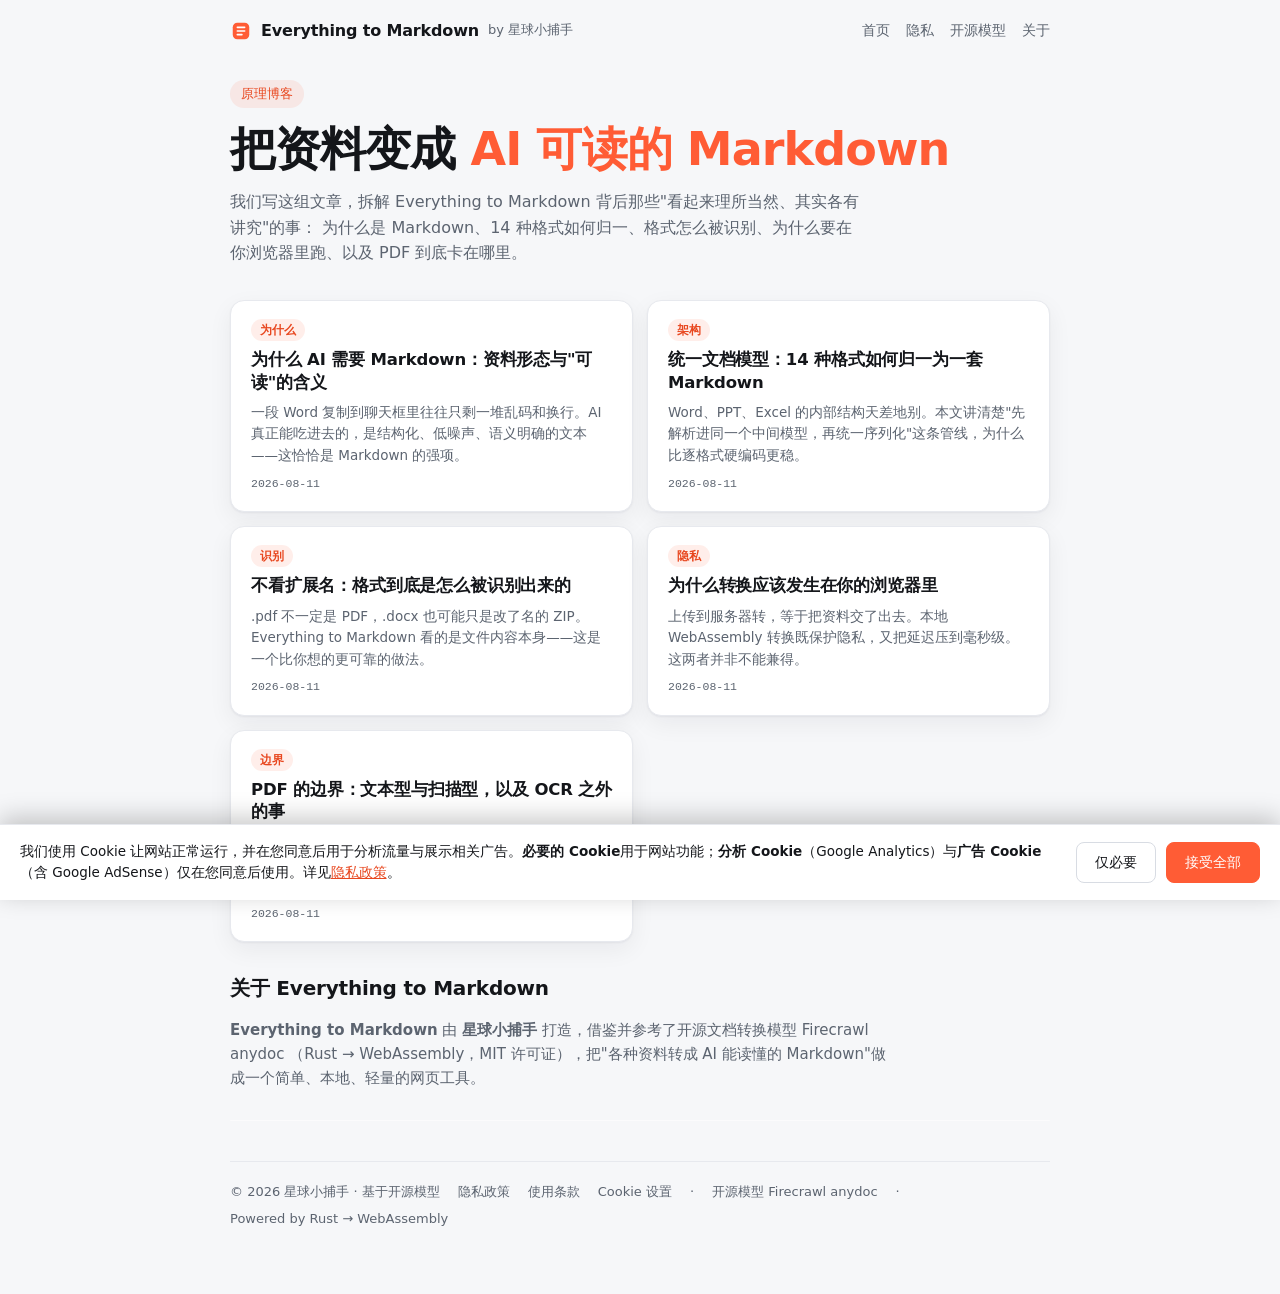
==== blog.html @ 56e45481 "Initial commit: Everything to Markdown static site - 浏览器本地文档转 Markdown 网页（基于 Firecrawl anydoc / WASM" ====
<!doctype html>
<html lang="zh-CN">
  <head>
    <meta charset="utf-8" />
    <meta name="viewport" content="width=device-width, initial-scale=1" />
    <title>原理博客 · Everything to Markdown</title>
    <meta name="description" content="Everything to Markdown 原理博客：为什么 AI 需要 Markdown、统一文档模型、格式识别、本地转换与 PDF 的边界。" />
    <link rel="icon" href="assets/favicon.svg" type="image/svg+xml" />
    <link rel="stylesheet" href="styles.css" />
  </head>
  <body>
    <div class="page">
      <header class="topbar">
        <a class="brand" href="index.html" aria-label="Everything to Markdown">
          <span class="brand-mark" aria-hidden="true">
            <svg viewBox="0 0 24 24" width="22" height="22" fill="none">
              <rect x="3" y="3" width="18" height="18" rx="5" fill="var(--accent)" />
              <path d="M8 8h8M8 12h8M8 16h5" stroke="#fff" stroke-width="1.8" stroke-linecap="round" />
            </svg>
          </span>
          <span class="brand-name">Everything to Markdown</span>
          <span class="brand-sub">by 星球小捕手</span>
        </a>
        <nav class="nav">
          <a href="index.html">首页</a>
          <a href="privacy.html">隐私</a>
          <a href="https://github.com/firecrawl/anydoc" target="_blank" rel="noopener">开源模型</a>
          <a href="#about">关于</a>
        </nav>
      </header>

      <main>
        <section class="hero">
          <span class="eyebrow">原理博客</span>
          <h1>把资料变成 <span class="accent">AI 可读的 Markdown</span></h1>
          <p class="lede">
            我们写这组文章，拆解 Everything to Markdown 背后那些"看起来理所当然、其实各有讲究"的事：
            为什么是 Markdown、14 种格式如何归一、格式怎么被识别、为什么要在你浏览器里跑、以及 PDF 到底卡在哪里。
          </p>
        </section>

        <section class="postlist">
          <a class="post-card" href="blog/why-markdown.html">
            <span class="post-tag">为什么</span>
            <h3>为什么 AI 需要 Markdown：资料形态与"可读"的含义</h3>
            <p>一段 Word 复制到聊天框里往往只剩一堆乱码和换行。AI 真正能吃进去的，是结构化、低噪声、语义明确的文本——这恰恰是 Markdown 的强项。</p>
            <span class="post-date">2026-08-11</span>
          </a>

          <a class="post-card" href="blog/unified-model.html">
            <span class="post-tag">架构</span>
            <h3>统一文档模型：14 种格式如何归一为一套 Markdown</h3>
            <p>Word、PPT、Excel 的内部结构天差地别。本文讲清楚"先解析进同一个中间模型，再统一序列化"这条管线，为什么比逐格式硬编码更稳。</p>
            <span class="post-date">2026-08-11</span>
          </a>

          <a class="post-card" href="blog/format-detection.html">
            <span class="post-tag">识别</span>
            <h3>不看扩展名：格式到底是怎么被识别出来的</h3>
            <p>.pdf 不一定是 PDF，.docx 也可能只是改了名的 ZIP。Everything to Markdown 看的是文件内容本身——这是一个比你想的更可靠的做法。</p>
            <span class="post-date">2026-08-11</span>
          </a>

          <a class="post-card" href="blog/local-offline.html">
            <span class="post-tag">隐私</span>
            <h3>为什么转换应该发生在你的浏览器里</h3>
            <p>上传到服务器转，等于把资料交了出去。本地 WebAssembly 转换既保护隐私，又把延迟压到毫秒级。这两者并非不能兼得。</p>
            <span class="post-date">2026-08-11</span>
          </a>

          <a class="post-card" href="blog/pdf-boundary.html">
            <span class="post-tag">边界</span>
            <h3>PDF 的边界：文本型与扫描型，以及 OCR 之外的事</h3>
            <p>同样是 PDF，有的能完美转成 Markdown，有的连一个字都提不出来。差别不在工具，而在文件本身有没有"文字层"。</p>
            <span class="post-date">2026-08-11</span>
          </a>
        </section>

        <section class="info" id="about">
          <h2>关于 Everything to Markdown</h2>
          <p class="info-lede">
            <strong>Everything to Markdown</strong> 由 <strong>星球小捕手</strong> 打造，借鉴并参考了开源文档转换模型
            <a href="https://github.com/firecrawl/anydoc" target="_blank" rel="noopener">Firecrawl anydoc</a>
            （Rust → WebAssembly，MIT 许可证），把"各种资料转成 AI 能读懂的 Markdown"做成一个简单、本地、轻量的网页工具。
          </p>
        </section>
      </main>

      <!-- 广告位：接入 Google AdSense 后，将 data-ad-client 替换为你的发布商 ID，并在 cookie-consent.js 配置 ADSENSE_PUB_ID；仅用户同意后才加载 -->
      <section class="ad-slot" aria-label="广告">
        <ins class="adsbygoogle"
             style="display:block"
             data-ad-client="ca-pub-0000000000000000"
             data-ad-slot="0000000000"
             data-ad-format="auto"
             data-full-width-responsive="true"></ins>
      </section>

      <footer class="footer">
        <span>© 2026 星球小捕手 · 基于开源模型</span>
        <a href="privacy.html">隐私政策</a>
        <a href="terms.html">使用条款</a>
        <a href="#" id="cc-manage">Cookie 设置</a>
        <span class="footer-sep">·</span>
        <a href="https://github.com/firecrawl/anydoc" target="_blank" rel="noopener">开源模型 Firecrawl anydoc</a>
        <span class="footer-sep">·</span>
        <span>Powered by Rust → WebAssembly</span>
      </footer>
    </div>
    <script src="cookie-consent.js"></script>
  </body>
</html>
---- styles.css ----
:root {
  --bg: #f6f7f9;
  --surface: #ffffff;
  --surface-2: #fbfbfc;
  --text: #14161a;
  --text-muted: #5c6470;
  --border: #e7e9ee;
  --border-strong: #d8dce3;
  --accent: #ff5c35;
  --accent-soft: rgba(255, 92, 53, 0.1);
  --accent-strong: #e8471f;
  --error: #d92d20;
  --error-soft: rgba(217, 45, 32, 0.08);
  --radius: 14px;
  --radius-sm: 9px;
  --shadow: 0 1px 2px rgba(16, 22, 30, 0.05), 0 8px 24px rgba(16, 22, 30, 0.06);
  --mono: ui-monospace, "SF Mono", "Cascadia Code", Menlo, Consolas, monospace;
  --sans: system-ui, -apple-system, "Segoe UI", "PingFang SC", "Microsoft YaHei", Roboto, sans-serif;
}

@media (prefers-color-scheme: dark) {
  :root {
    --bg: #0c0e12;
    --surface: #16191f;
    --surface-2: #1b1f27;
    --text: #eef1f5;
    --text-muted: #98a1b0;
    --border: #262b33;
    --border-strong: #333a44;
    --accent: #ff6a45;
    --accent-soft: rgba(255, 106, 69, 0.13);
    --accent-strong: #ff7d5c;
    --error: #ff6b5e;
    --error-soft: rgba(255, 107, 94, 0.1);
    --shadow: 0 1px 2px rgba(0, 0, 0, 0.4), 0 10px 30px rgba(0, 0, 0, 0.35);
  }
}

* { box-sizing: border-box; }

html { scroll-behavior: smooth; }

body {
  margin: 0;
  background: var(--bg);
  color: var(--text);
  font-family: var(--sans);
  font-size: 15px;
  line-height: 1.6;
  -webkit-font-smoothing: antialiased;
}

a { color: inherit; text-decoration: none; }
a:hover { color: var(--accent); }

.page {
  max-width: 860px;
  margin: 0 auto;
  padding: 0 20px 64px;
}

/* ---------- top bar ---------- */
.topbar {
  display: flex;
  align-items: center;
  justify-content: space-between;
  gap: 16px;
  padding: 18px 0 22px;
}
.brand { display: flex; align-items: center; gap: 9px; }
.brand-mark { display: inline-flex; }
.brand-name { font-weight: 650; font-size: 16px; letter-spacing: -0.01em; }
.brand-sub { color: var(--text-muted); font-size: 13px; font-weight: 450; }
.nav { display: flex; flex-wrap: wrap; gap: 4px 16px; font-size: 13.5px; }
.nav a { color: var(--text-muted); }
.nav a:hover { color: var(--accent); }

/* ---------- hero ---------- */
.hero { padding: 14px 0 26px; }
.eyebrow {
  display: inline-block;
  font-size: 12.5px;
  font-weight: 550;
  color: var(--accent-strong);
  background: var(--accent-soft);
  padding: 4px 11px;
  border-radius: 999px;
  margin-bottom: 16px;
}
.hero h1 {
  margin: 0 0 14px;
  font-size: clamp(30px, 5.2vw, 46px);
  line-height: 1.12;
  letter-spacing: -0.02em;
  font-weight: 680;
}
.hero h1 .accent { color: var(--accent); }
.lede {
  margin: 0;
  max-width: 62ch;
  color: var(--text-muted);
  font-size: 16px;
}
.lede strong { color: var(--text); font-weight: 600; }

.format-chips {
  list-style: none;
  display: flex;
  flex-wrap: wrap;
  gap: 7px;
  padding: 0;
  margin: 22px 0 0;
}
.format-chips li {
  font-family: var(--mono);
  font-size: 12px;
  font-weight: 500;
  color: var(--text-muted);
  border: 1px solid var(--border);
  background: var(--surface);
  padding: 4px 9px;
  border-radius: 7px;
}

/* ---------- converter ---------- */
.converter { margin: 8px 0 28px; }
.dropzone {
  width: 100%;
  display: flex;
  flex-direction: column;
  align-items: center;
  gap: 8px;
  padding: 46px 24px;
  border: 1.5px dashed var(--border-strong);
  border-radius: var(--radius);
  background: var(--surface);
  cursor: pointer;
  font: inherit;
  color: inherit;
  transition: border-color 0.15s, background 0.15s, transform 0.05s;
}
.dropzone:hover,
.dropzone.over {
  border-color: var(--accent);
  background: var(--accent-soft);
}
.dropzone:active { transform: scale(0.997); }
.dz-icon { color: var(--accent); display: inline-flex; }
.dz-title { font-size: 16.5px; font-weight: 600; }
.dz-hint { font-size: 13px; color: var(--text-muted); }

.samples {
  margin: 14px 0 0;
  font-size: 13.5px;
  color: var(--text-muted);
}
.chip-btn {
  font-family: var(--mono);
  font-size: 12px;
  font-weight: 550;
  color: var(--text);
  background: var(--surface);
  border: 1px solid var(--border-strong);
  border-radius: 7px;
  padding: 4px 10px;
  margin-left: 4px;
  cursor: pointer;
  transition: border-color 0.15s, color 0.15s;
}
.chip-btn:hover { border-color: var(--accent); color: var(--accent); }

/* ---------- result ---------- */
.result {
  background: var(--surface);
  border: 1px solid var(--border);
  border-radius: var(--radius);
  box-shadow: var(--shadow);
  overflow: hidden;
  margin-bottom: 34px;
}
.result-bar {
  display: flex;
  flex-wrap: wrap;
  align-items: center;
  gap: 8px 10px;
  padding: 12px 14px;
  border-bottom: 1px solid var(--border);
  background: var(--surface-2);
}
.file-name {
  font-weight: 600;
  font-size: 13.5px;
  overflow-wrap: anywhere;
  max-width: 32ch;
}
.format-badge {
  font-family: var(--mono);
  font-size: 11.5px;
  font-weight: 600;
  color: var(--accent-strong);
  background: var(--accent-soft);
  padding: 2px 8px;
  border-radius: 6px;
  text-transform: uppercase;
}
.stats {
  font-family: var(--mono);
  font-size: 12px;
  color: var(--text-muted);
}
.spacer { flex: 1 1 auto; }
.tabs { display: inline-flex; background: var(--bg); border: 1px solid var(--border); border-radius: 8px; padding: 2px; }
.tab {
  font: inherit;
  font-size: 12.5px;
  font-weight: 550;
  color: var(--text-muted);
  background: transparent;
  border: 0;
  padding: 4px 11px;
  border-radius: 6px;
  cursor: pointer;
}
.tab.active { background: var(--surface); color: var(--text); box-shadow: 0 1px 2px rgba(0,0,0,0.06); }
.btn {
  font: inherit;
  font-size: 13px;
  font-weight: 550;
  color: var(--text);
  background: var(--surface);
  border: 1px solid var(--border-strong);
  border-radius: 8px;
  padding: 5px 13px;
  cursor: pointer;
  transition: border-color 0.15s, color 0.15s;
}
.btn:hover { border-color: var(--accent); color: var(--accent); }
.btn-primary { background: var(--accent); border-color: var(--accent); color: #fff; }
.btn-primary:hover { background: var(--accent-strong); border-color: var(--accent-strong); color: #fff; }

.output-wrap { max-height: 62vh; overflow: auto; }
.preview { padding: 22px 26px; }
.raw {
  margin: 0;
  padding: 22px 26px;
  font-family: var(--mono);
  font-size: 13px;
  line-height: 1.7;
  white-space: pre-wrap;
  overflow-wrap: anywhere;
  color: var(--text);
}
.error-box {
  margin: 0;
  padding: 22px 26px;
  color: var(--error);
  background: var(--error-soft);
  font-family: var(--mono);
  font-size: 13px;
  white-space: pre-wrap;
  overflow-wrap: anywhere;
}

/* ---------- info sections ---------- */
.info { margin: 30px 0; }
.info h2 {
  font-size: 20px;
  font-weight: 650;
  letter-spacing: -0.01em;
  margin: 0 0 14px;
}
.info-lede { color: var(--text-muted); margin: 0 0 14px; max-width: 70ch; }

.facts { display: grid; gap: 0; }
.fact {
  display: grid;
  grid-template-columns: 110px 1fr;
  gap: 0 18px;
  padding: 14px 0;
  border-top: 1px solid var(--border);
}
.fact:first-child { border-top: 0; padding-top: 0; }
.fact dt { color: var(--text-muted); font-size: 13.5px; font-weight: 550; }
.fact dd { margin: 0; color: var(--text-muted); font-size: 14.5px; max-width: 70ch; }
.fact dd strong { color: var(--text); font-weight: 600; }

.installs { display: grid; grid-template-columns: 92px 1fr; gap: 8px 14px; align-items: baseline; }
.install { display: contents; }
.install .k { color: var(--text-muted); font-size: 13.5px; font-weight: 550; }
.install .cmd {
  font-family: var(--mono);
  font-size: 13px;
  background: var(--surface);
  border: 1px solid var(--border);
  border-radius: 8px;
  padding: 7px 12px;
  overflow-x: auto;
  white-space: nowrap;
  -webkit-user-select: all;
  user-select: all;
}
.install .dollar { color: var(--accent); user-select: none; margin-right: 4px; }

/* ---------- footer ---------- */
.footer {
  display: flex;
  flex-wrap: wrap;
  gap: 6px 18px;
  align-items: center;
  margin-top: 40px;
  padding-top: 20px;
  border-top: 1px solid var(--border);
  color: var(--text-muted);
  font-size: 13px;
}
.footer a { text-decoration: none; }

/* ---------- markdown rendering ---------- */
.markdown-body { color: var(--text); font-size: 14.5px; line-height: 1.7; }
.markdown-body h1, .markdown-body h2, .markdown-body h3,
.markdown-body h4, .markdown-body h5, .markdown-body h6 {
  line-height: 1.3; margin: 1.4em 0 0.6em; font-weight: 650; letter-spacing: -0.01em;
}
.markdown-body h1 { font-size: 1.7em; }
.markdown-body h2 { font-size: 1.4em; border-bottom: 1px solid var(--border); padding-bottom: 0.3em; }
.markdown-body h3 { font-size: 1.18em; }
.markdown-body p { margin: 0.7em 0; }
.markdown-body a { color: var(--accent-strong); text-decoration: underline; text-underline-offset: 2px; }
.markdown-body code {
  font-family: var(--mono); font-size: 0.88em;
  background: var(--surface-2); border: 1px solid var(--border);
  padding: 0.12em 0.4em; border-radius: 5px;
}
.markdown-body pre {
  background: var(--surface-2); border: 1px solid var(--border);
  border-radius: var(--radius-sm); padding: 14px 16px; overflow: auto;
}
.markdown-body pre code { background: none; border: 0; padding: 0; font-size: 0.85em; }
.markdown-body blockquote {
  margin: 0.9em 0; padding: 0.2em 1em; color: var(--text-muted);
  border-left: 3px solid var(--border-strong);
}
.markdown-body ul, .markdown-body ol { padding-left: 1.5em; margin: 0.6em 0; }
.markdown-body li { margin: 0.25em 0; }
.markdown-body table {
  border-collapse: collapse; width: 100%; margin: 1em 0; font-size: 13.5px;
  display: block; overflow-x: auto;
}
.markdown-body th, .markdown-body td {
  border: 1px solid var(--border); padding: 7px 11px; text-align: left;
}
.markdown-body th { background: var(--surface-2); font-weight: 600; }
.markdown-body hr { border: 0; border-top: 1px solid var(--border); margin: 1.4em 0; }
.markdown-body img { max-width: 100%; border-radius: var(--radius-sm); }

@media (max-width: 600px) {
  .fact { grid-template-columns: 1fr; gap: 2px; }
  .fact dt { padding-bottom: 0; }
  .fact dd { padding-top: 0; }
  .installs { grid-template-columns: 1fr; gap: 2px; }
  .install .k { margin-top: 10px; }
}

@media (prefers-reduced-motion: reduce) {
  * { transition: none !important; scroll-behavior: auto; }
}

/* ---------- blog ---------- */
.more-link { margin-top: 18px; }
.more-link a { font-weight: 550; }

.postlist {
  display: grid;
  grid-template-columns: repeat(2, 1fr);
  gap: 14px;
  margin: 8px 0 30px;
}
.post-card {
  display: flex;
  flex-direction: column;
  gap: 8px;
  padding: 18px 20px;
  background: var(--surface);
  border: 1px solid var(--border);
  border-radius: var(--radius);
  box-shadow: var(--shadow);
  transition: border-color 0.15s, transform 0.05s;
}
.post-card:hover { border-color: var(--accent); transform: translateY(-1px); }
.post-tag {
  align-self: flex-start;
  font-size: 11.5px;
  font-weight: 600;
  color: var(--accent-strong);
  background: var(--accent-soft);
  padding: 2px 9px;
  border-radius: 999px;
}
.post-card h3 { margin: 0; font-size: 16.5px; font-weight: 650; letter-spacing: -0.01em; line-height: 1.35; }
.post-card p { margin: 0; color: var(--text-muted); font-size: 13.5px; line-height: 1.6; }
.post-date { margin-top: auto; font-family: var(--mono); font-size: 11.5px; color: var(--text-muted); }

.post { max-width: 760px; margin: 0 auto; }
.post-meta {
  font-family: var(--mono);
  font-size: 12px;
  color: var(--accent-strong);
  background: var(--accent-soft);
  display: inline-block;
  padding: 3px 10px;
  border-radius: 999px;
  margin: 0 0 14px;
}
.post > h1 {
  font-size: clamp(26px, 4.4vw, 38px);
  line-height: 1.18;
  letter-spacing: -0.02em;
  font-weight: 700;
  margin: 0 0 22px;
}
.post-nav {
  margin-top: 30px;
  padding-top: 18px;
  border-top: 1px solid var(--border);
  font-size: 13.5px;
  color: var(--text-muted);
}
.post-nav a { color: var(--accent-strong); }

@media (max-width: 640px) {
  .postlist { grid-template-columns: 1fr; }
}

/* ---------- cookie consent banner ---------- */
.cc-banner {
  position: fixed;
  left: 0; right: 0; bottom: 0;
  z-index: 60;
  display: flex;
  flex-wrap: wrap;
  align-items: center;
  gap: 12px 20px;
  padding: 16px 20px;
  background: var(--surface);
  border-top: 1px solid var(--border);
  box-shadow: 0 -6px 24px rgba(0, 0, 0, 0.22);
}
.cc-banner[hidden] { display: none; }
.cc-text {
  flex: 1 1 300px;
  margin: 0;
  font-size: 13.5px;
  line-height: 1.6;
  color: var(--text);
}
.cc-text a { color: var(--accent-strong); text-decoration: underline; }
.cc-actions { display: flex; flex-wrap: wrap; gap: 10px; }
.cc-btn {
  font: inherit;
  font-size: 13.5px;
  font-weight: 550;
  padding: 9px 18px;
  border-radius: 8px;
  cursor: pointer;
  border: 1px solid var(--border-strong);
  background: var(--surface);
  color: var(--text);
  transition: border-color 0.15s, background 0.15s;
}
.cc-btn:hover { border-color: var(--accent); }
.cc-btn.primary { background: var(--accent); border-color: var(--accent); color: #fff; }
.cc-btn.primary:hover { filter: brightness(1.05); }

/* ---------- ad slot ---------- */
.ad-slot {
  margin: 30px 0;
  text-align: center;
}
.ad-slot ins.adsbygoogle {
  display: block;
  background: var(--surface-2);
  border-radius: var(--radius);
  min-height: 1px;
}

@media (max-width: 560px) {
  .cc-banner { flex-direction: column; align-items: stretch; }
  .cc-actions { justify-content: flex-end; }
}
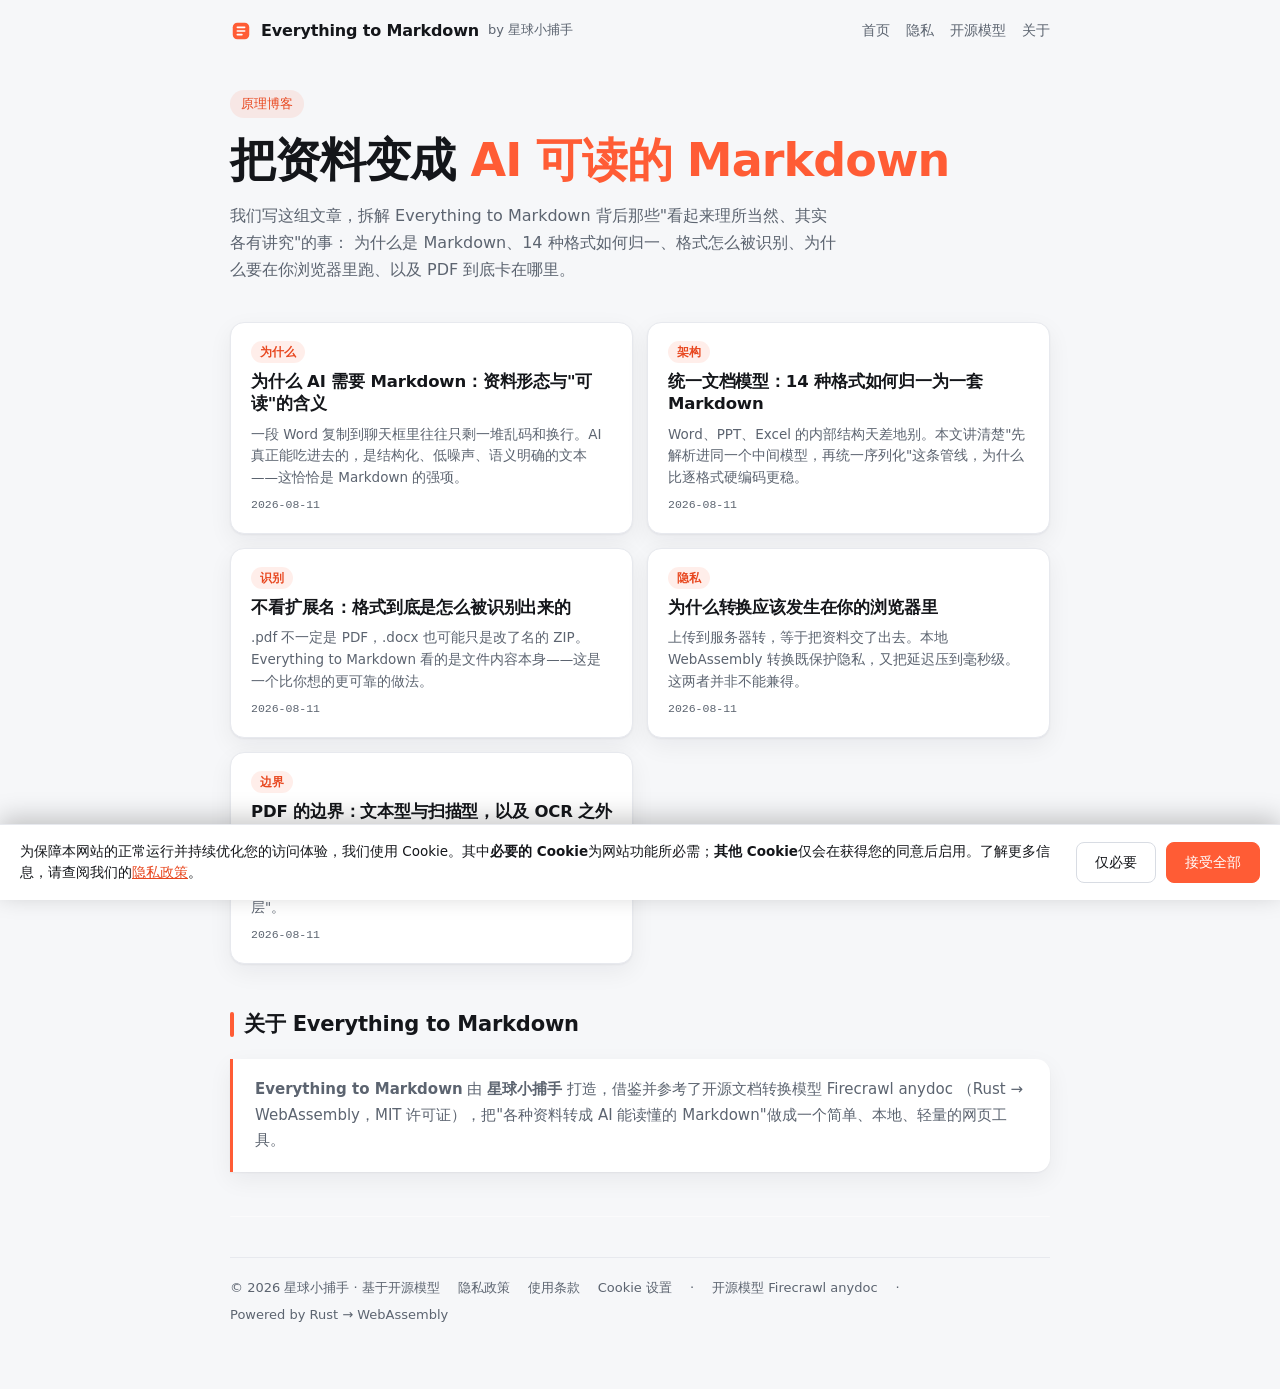
==== commit 32436827: "Add static Google Analytics gtag to all pages' <head> (Option A); remove dynamic GA load from cookie" ====
--- a/blog.html
+++ b/blog.html
@@ -7,6 +7,14 @@
     <meta name="description" content="Everything to Markdown 原理博客：为什么 AI 需要 Markdown、统一文档模型、格式识别、本地转换与 PDF 的边界。" />
     <link rel="icon" href="assets/favicon.svg" type="image/svg+xml" />
     <link rel="stylesheet" href="styles.css" />
+  <!-- Google tag (gtag.js) -->
+  <script async src="https://www.googletagmanager.com/gtag/js?id=G-VJLJ6NM3G4"></script>
+  <script>
+    window.dataLayer = window.dataLayer || [];
+    function gtag(){dataLayer.push(arguments);}
+    gtag('js', new Date());
+    gtag('config', 'G-VJLJ6NM3G4');
+  </script>
   </head>
   <body>
     <div class="page">
--- a/styles.css
+++ b/styles.css
@@ -76,7 +76,7 @@
 .nav a:hover { color: var(--accent); }
 
 /* ---------- hero ---------- */
-.hero { padding: 14px 0 26px; }
+.hero { padding: 24px 0 30px; }
 .eyebrow {
   display: inline-block;
   font-size: 12.5px;
@@ -88,20 +88,47 @@
   margin-bottom: 16px;
 }
 .hero h1 {
-  margin: 0 0 14px;
+  margin: 0 0 16px;
   font-size: clamp(30px, 5.2vw, 46px);
-  line-height: 1.12;
+  line-height: 1.14;
   letter-spacing: -0.02em;
   font-weight: 680;
 }
 .hero h1 .accent { color: var(--accent); }
 .lede {
   margin: 0;
-  max-width: 62ch;
+  max-width: 60ch;
   color: var(--text-muted);
   font-size: 16px;
+  line-height: 1.7;
 }
 .lede strong { color: var(--text); font-weight: 600; }
+.hero-trust {
+  list-style: none;
+  display: flex;
+  flex-wrap: wrap;
+  gap: 10px;
+  padding: 0;
+  margin: 22px 0 0;
+}
+.hero-trust li {
+  display: inline-flex;
+  align-items: center;
+  font-size: 13px;
+  font-weight: 550;
+  color: var(--text);
+  background: var(--surface);
+  border: 1px solid var(--border);
+  border-radius: 999px;
+  padding: 6px 14px;
+}
+.hero-trust li::before {
+  content: "";
+  width: 6px; height: 6px;
+  border-radius: 50%;
+  background: var(--accent);
+  margin-right: 8px;
+}
 
 .format-chips {
   list-style: none;
@@ -262,26 +289,71 @@
 }
 
 /* ---------- info sections ---------- */
-.info { margin: 30px 0; }
+.info { margin: 44px 0; }
 .info h2 {
-  font-size: 20px;
+  font-size: 21px;
+  font-weight: 680;
+  letter-spacing: -0.01em;
+  margin: 0 0 18px;
+  padding-left: 14px;
+  position: relative;
+}
+.info h2::before {
+  content: "";
+  position: absolute;
+  left: 0; top: 0.22em; bottom: 0.22em;
+  width: 4px;
+  border-radius: 3px;
+  background: var(--accent);
+}
+.info-lede { color: var(--text-muted); margin: 0 0 14px; max-width: 70ch; line-height: 1.7; }
+#about .info-lede {
+  border-left: 3px solid var(--accent);
+  background: var(--surface);
+  border-radius: 0 var(--radius) var(--radius) 0;
+  padding: 18px 22px;
+  box-shadow: var(--shadow);
+  max-width: none;
+}
+
+.facts {
+  display: grid;
+  grid-template-columns: repeat(2, 1fr);
+  gap: 14px;
+  counter-reset: fact;
+}
+.fact {
+  position: relative;
+  padding: 20px 22px;
+  background: var(--surface);
+  border: 1px solid var(--border);
+  border-radius: var(--radius);
+  box-shadow: var(--shadow);
+  transition: border-color 0.15s, transform 0.05s;
+}
+.fact:hover { border-color: var(--accent); transform: translateY(-1px); }
+.fact::before {
+  content: counter(fact);
+  counter-increment: fact;
+  position: absolute;
+  top: 18px; right: 20px;
+  font-family: var(--mono);
+  font-size: 12px;
+  font-weight: 600;
+  color: var(--accent-strong);
+  background: var(--accent-soft);
+  min-width: 24px; height: 24px;
+  display: flex; align-items: center; justify-content: center;
+  border-radius: 7px;
+}
+.fact dt {
+  color: var(--text);
+  font-size: 15.5px;
   font-weight: 650;
   letter-spacing: -0.01em;
-  margin: 0 0 14px;
-}
-.info-lede { color: var(--text-muted); margin: 0 0 14px; max-width: 70ch; }
-
-.facts { display: grid; gap: 0; }
-.fact {
-  display: grid;
-  grid-template-columns: 110px 1fr;
-  gap: 0 18px;
-  padding: 14px 0;
-  border-top: 1px solid var(--border);
-}
-.fact:first-child { border-top: 0; padding-top: 0; }
-.fact dt { color: var(--text-muted); font-size: 13.5px; font-weight: 550; }
-.fact dd { margin: 0; color: var(--text-muted); font-size: 14.5px; max-width: 70ch; }
+  margin: 0 34px 10px 0;
+}
+.fact dd { margin: 0; color: var(--text-muted); font-size: 14px; line-height: 1.65; }
 .fact dd strong { color: var(--text); font-weight: 600; }
 
 .installs { display: grid; grid-template-columns: 92px 1fr; gap: 8px 14px; align-items: baseline; }
@@ -354,9 +426,7 @@
 .markdown-body img { max-width: 100%; border-radius: var(--radius-sm); }
 
 @media (max-width: 600px) {
-  .fact { grid-template-columns: 1fr; gap: 2px; }
-  .fact dt { padding-bottom: 0; }
-  .fact dd { padding-top: 0; }
+  .facts { grid-template-columns: 1fr; }
   .installs { grid-template-columns: 1fr; gap: 2px; }
   .install .k { margin-top: 10px; }
 }
